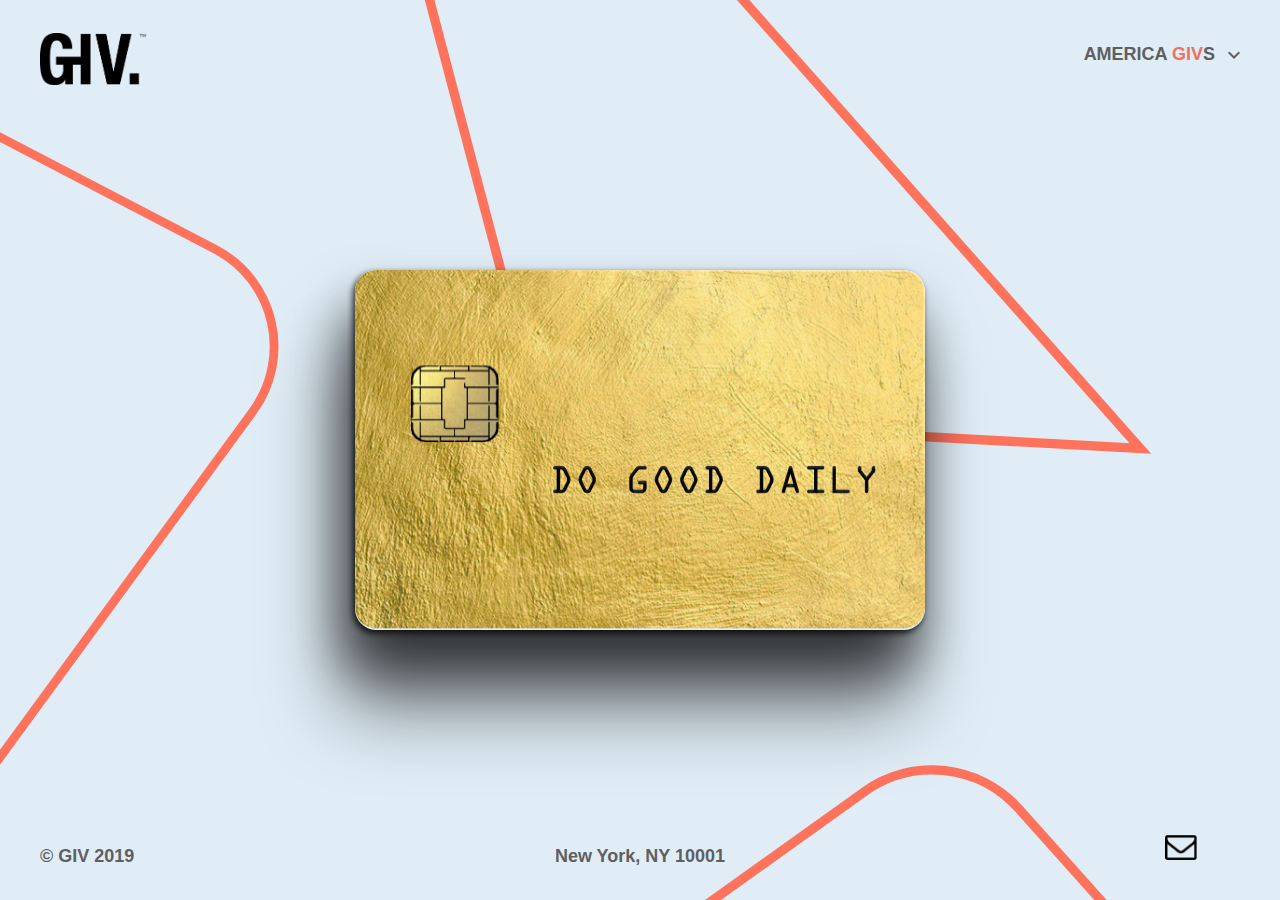
==== index.html @ afcf8574 "Initial version" ====
<!doctype html>
<html class="no-js" lang="en">
<head>
  <meta charset="utf-8">
  <meta http-equiv="x-ua-compatible" content="ie=edge">
  <title>GIV</title>
  <meta name="description" content="">
  <meta name="viewport" content="width=device-width, initial-scale=1">

  <!-- <link rel="stylesheet" href="css/normalize.css"> -->
  <link rel="stylesheet" href="css/style.css">
  
    <!-- Fonts -->
<!--   <link href="https://fonts.googleapis.com/css?family=Montserrat:300,400,900" rel="stylesheet">
  <link href="https://fonts.googleapis.com/css?family=Playfair+Display|Rufina" rel="stylesheet"> -->

  <!-- Favicons -->
  <link rel="icon" href="favicon.png">
</head>

<body>
  <!--[if lte IE 9]>
    <p class="browserupgrade">You are using an <strong>outdated</strong> browser. Please <a href="https://browsehappy.com/">upgrade your browser</a> to improve your experience and security.</p>
  <![endif]-->


  <div class="wrapper parallax">

    <div class="bg-figure bg-figure1"></div>
    <div class="bg-figure bg-figure2"></div>
    <div class="bg-figure bg-figure3"></div>

    <h1 class="logo">
      <img src="img/logo.png">
    </h1>

    <img src="img/card.png" class="card" data-tilt data-tilt-max="5">

    <a href="#" class="givs-button" id="js-dropdown-activator">
      America <span class="text-accent">GIV</span>s
      <i class="drop-down"></i>
    </a>

    <div class="dropdown-modal hidden" id="js-dropdown-modal">
      <p>Most of us care. About every aspect of our lives. From the food we eat, to the products we purchase.</p>
      <p>We identify with doing good, and we expect companies to do good too.</p>
      <p>But we should –and could– be doing more. Especially those who can afford to. <span class="text-accent">Together with our partners</span>, we’re transforming how you GIV</p>
      <p>Coming January 2020.</p>
    </div>

    <div class="copy">&copy; GIV 2019</div>

    <div class="place">New York, NY 10001</div>

    <div class="contact"></div>
  </div>

  <!-- <script src="js/vendor/modernizr-3.6.0.min.js"></script> -->
  <!-- <script src="https://code.jquery.com/jquery-3.3.1.min.js" integrity="sha256-FgpCb/KJQlLNfOu91ta32o/NMZxltwRo8QtmkMRdAu8=" crossorigin="anonymous"></script> -->
  <!-- <script>window.jQuery || document.write('<script src="js/vendor/jquery-3.3.1.min.js"><\/script>')</script> -->
  <!-- <script src="js/plugins.js"></script> -->
  <!-- <script src="js/smooth-scroll.js"></script> -->
  <script type="text/javascript">
  (function () {

    if ( typeof window.CustomEvent === "function" ) return false;

    function CustomEvent ( event, params ) {
      params = params || { bubbles: false, cancelable: false, detail: null };
      var evt = document.createEvent( 'CustomEvent' );
      evt.initCustomEvent( event, params.bubbles, params.cancelable, params.detail );
      return evt;
     }

    CustomEvent.prototype = window.Event.prototype;

    window.CustomEvent = CustomEvent;
  })();
  </script>
  <script src="js/vanilla-tilt-babel.min.js"></script>
  <script src="js/script.js"></script>

  <!-- Google Analytics: change UA-XXXXX-Y to be your site's ID. -->
  <script>
    window.ga = function () { ga.q.push(arguments) }; ga.q = []; ga.l = +new Date;
    ga('create', 'UA-XXXXX-Y', 'auto'); ga('send', 'pageview')
  </script>
  <script src="https://www.google-analytics.com/analytics.js" async defer></script>
</body>

</html>
---- css/style.css ----
* {
	-webkit-transition: all .2s; /* Safari */
	transition: all .2s;
}

html,
body {
	background-color: #E0EDF6;
	color: #5f5f5f;
	font-size: 18px;
	font-family: Arial;
	height: 100vh;
	width: 100vw;
	overflow: hidden;
	margin: 0;
	font-weight: 600;
}

.wrapper {
	align-items: center;
	display: flex;
	height: 100%;
	justify-content: center;
	width: 100%;
}

.logo,
.card,
.contact,
.copy,
.place,
.givs-button {
	z-index: 1;
}

h1.logo {
	color: #000;
	position: absolute;
	left: 40px;
	margin: 0;
	top: 33px;
}
	h1.logo img {
		width: 107px;
	}

.givs-button {
	color: #5f5f5f;
	position: absolute;
	right: 40px;
	text-decoration: none;
	text-transform: uppercase;
	top: 44px;
}

.copy {
	position: absolute;
	left: 40px;
	bottom: 33px;
}

.place {
	position: absolute;
	bottom: 33px;
}

.contact {
	background-image: url('../img/mail.svg');
	background-repeat: no-repeat;
	position: absolute;
	right: 83px;
	bottom: 33px;
	width: 32px;
	height: 32px;
}

.card {
	box-shadow: -9px 36px 54px rgba(0, 0, 0, 0.6), -2px 3px 6px rgba(0, 0, 0, 0.8), -15px 78px 75px rgba(0, 0, 0, 0.5);
	border-radius: 21px;
	max-height: 360px;
	max-width: 570px;
	transform: translateZ(-100px);
	width: 70vw;
}

.text-accent {
	color: #f2705c;
}

.drop-down {
	background-image: url('../img/icon/keyboard_arrow_down_24px.png');
	background-size: contain;
	background-position: center center;
	background-repeat: no-repeat;
	height: 12px;
	display: inline-block;
	vertical-align: middle;
	width: 12px;
	margin-left: 8px;
}
.flipped .drop-down {
	transform: rotate(180deg);
}

.dropdown-modal {
	position: absolute;
	background: #E0EDF6;
	border: 1px solid #606060;
	box-sizing: border-box;
	border-radius: 4px;
	padding: 12px 24px;
	width: 368px;
	z-index: 2;
	font-weight: normal;
	right: 32px;
	top: 72px;
}

/* --- */

.bg-figure {
	background-size: contain;
	background-repeat: no-repeat;
	position: absolute;
	z-index: 0;
}

.bg-figure1 {
	background-image: url('../img/vector1.svg');
	background-position: left center;
	left: 0;
	width: 100vw;
	height: 80vh;
}

.bg-figure2 {
	background-image: url('../img/vector2.svg');
	background-position: bottom;
	bottom: 0;
	right: -27vw;
	width: 100vw;
	height: 15vh;
}

.bg-figure3 {
	background-image: url('../img/vector3.svg');
	background-position: right center;
	top: -50px;
	right: 10vw;
	width: 100vw;
	height: 56vh;
}

.hidden {
	opacity: 0;
	display: none;
}

@media screen and (max-width: 950px) {
	.bg-figure3 {
		right: 0;
	}
}

@media screen and (max-width: 850px) {
	.bg-figure2,
	.bg-figure3 {
		display: none;
	}
}

@media screen and (max-width: 600px) {
	.copy {
		left: auto;
		bottom: 64px;
	}

	.contact {
		right: auto;
		bottom: 116px;
	}

	.card {
		width: 85vw;
	}

	.dropdown-modal {
		right: 5vw;
		top: 92px;
		width: 90vw;
	}
}

@media screen and (max-width: 320px) {
	h1.logo {
		left: 24px;
	}
		h1.logo img {
			width: 92px;
		}

	.givs-button {
		right: 24px;
	}
}
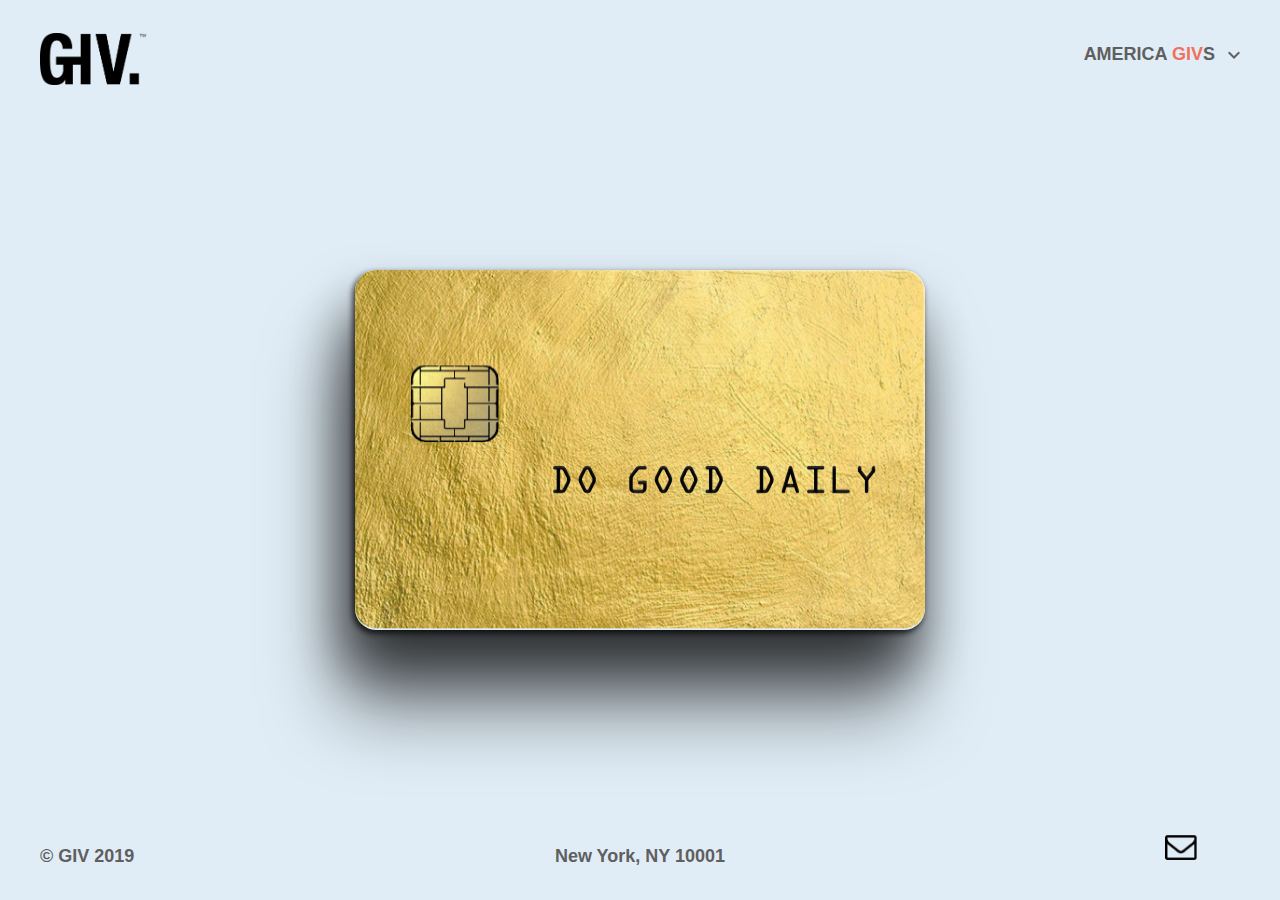
==== commit c4f08615: "removed red shapes" ====
--- a/index.html
+++ b/index.html
@@ -23,12 +23,7 @@
     <p class="browserupgrade">You are using an <strong>outdated</strong> browser. Please <a href="https://browsehappy.com/">upgrade your browser</a> to improve your experience and security.</p>
   <![endif]-->
 
-
   <div class="wrapper parallax">
-
-    <div class="bg-figure bg-figure1"></div>
-    <div class="bg-figure bg-figure2"></div>
-    <div class="bg-figure bg-figure3"></div>
 
     <h1 class="logo">
       <img src="img/logo.png">
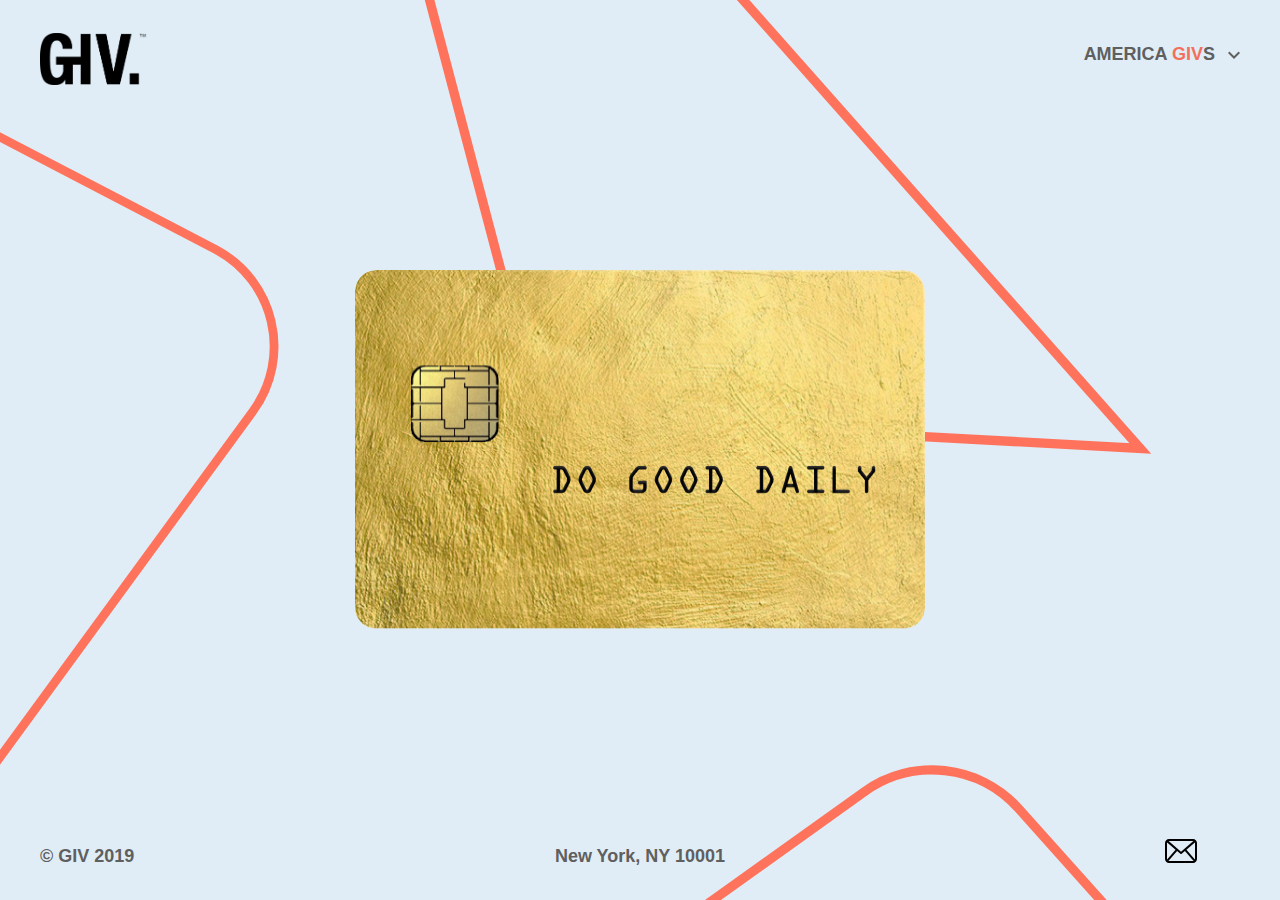
==== commit d5cf335c: "Change move for shine and shadow" ====
--- a/index.html
+++ b/index.html
@@ -23,13 +23,24 @@
     <p class="browserupgrade">You are using an <strong>outdated</strong> browser. Please <a href="https://browsehappy.com/">upgrade your browser</a> to improve your experience and security.</p>
   <![endif]-->
 
+
   <div class="wrapper parallax">
+
+    <div class="bg-figure bg-figure1"></div>
+    <div class="bg-figure bg-figure2"></div>
+    <div class="bg-figure bg-figure3"></div>
 
     <h1 class="logo">
       <img src="img/logo.png">
     </h1>
 
-    <img src="img/card.png" class="card" data-tilt data-tilt-max="5">
+    <div class="card" id="card">
+      <div class="card card-shine" data-tilt data-tilt-max="5">
+        <img src="img/card.png" class="card">
+      </div>
+    </div>
+    <!-- <p class="card" id="card">WOLOLOOOO</p> -->
+    <!-- <img src="img/card.png" class="card" id="card" data-tilt data-tilt-max="5"> -->
 
     <a href="#" class="givs-button" id="js-dropdown-activator">
       America <span class="text-accent">GIV</span>s
@@ -73,6 +84,7 @@
   })();
   </script>
   <script src="js/vanilla-tilt-babel.min.js"></script>
+  <script src="https://bigspaceship.github.io/shine.js/js/shine.min.js"></script>
   <script src="js/script.js"></script>
 
   <!-- Google Analytics: change UA-XXXXX-Y to be your site's ID. -->
--- a/css/style.css
+++ b/css/style.css
@@ -75,12 +75,56 @@
 }
 
 .card {
-	box-shadow: -9px 36px 54px rgba(0, 0, 0, 0.6), -2px 3px 6px rgba(0, 0, 0, 0.8), -15px 78px 75px rgba(0, 0, 0, 0.5);
+	/*box-shadow: -9px 36px 54px rgba(0, 0, 0, 0.6), -2px 3px 6px rgba(0, 0, 0, 0.8), -15px 78px 75px rgba(0, 0, 0, 0.5);*/
 	border-radius: 21px;
 	max-height: 360px;
 	max-width: 570px;
 	transform: translateZ(-100px);
 	width: 70vw;
+	display: block;
+}
+	.card-shine {
+		overflow: hidden;
+	}
+
+	.card-shine:after {
+	  animation: shine 5s ease-in-out  infinite;
+	  animation-fill-mode: forwards;  
+	  content: "";
+	  position: absolute;
+	  top: -110%;
+	  left: -210%;
+	  width: 200%;
+	  height: 200%;
+	  opacity: 0;
+	  transform: rotate(30deg);
+	  
+	  background: rgba(255, 255, 255, 0.13);
+	  background: linear-gradient(
+	    to right, 
+	    rgba(255, 255, 255, 0.13) 0%,
+	    rgba(255, 255, 255, 0.13) 77%,
+	    rgba(255, 255, 255, 0.5) 92%,
+	    rgba(255, 255, 255, 0.0) 100%
+	  );
+	  z-index: 999;
+	}
+
+@keyframes shine{
+  10% {
+    opacity: 1;
+    top: -30%;
+    left: -30%;
+    transition-property: left, top, opacity;
+    transition-duration: 0.7s, 0.7s, 0.15s;
+    transition-timing-function: ease;
+  }
+  100% {
+    opacity: 0;
+    top: -30%;
+    left: -30%;
+    transition-property: left, top, opacity;
+  }
 }
 
 .text-accent {
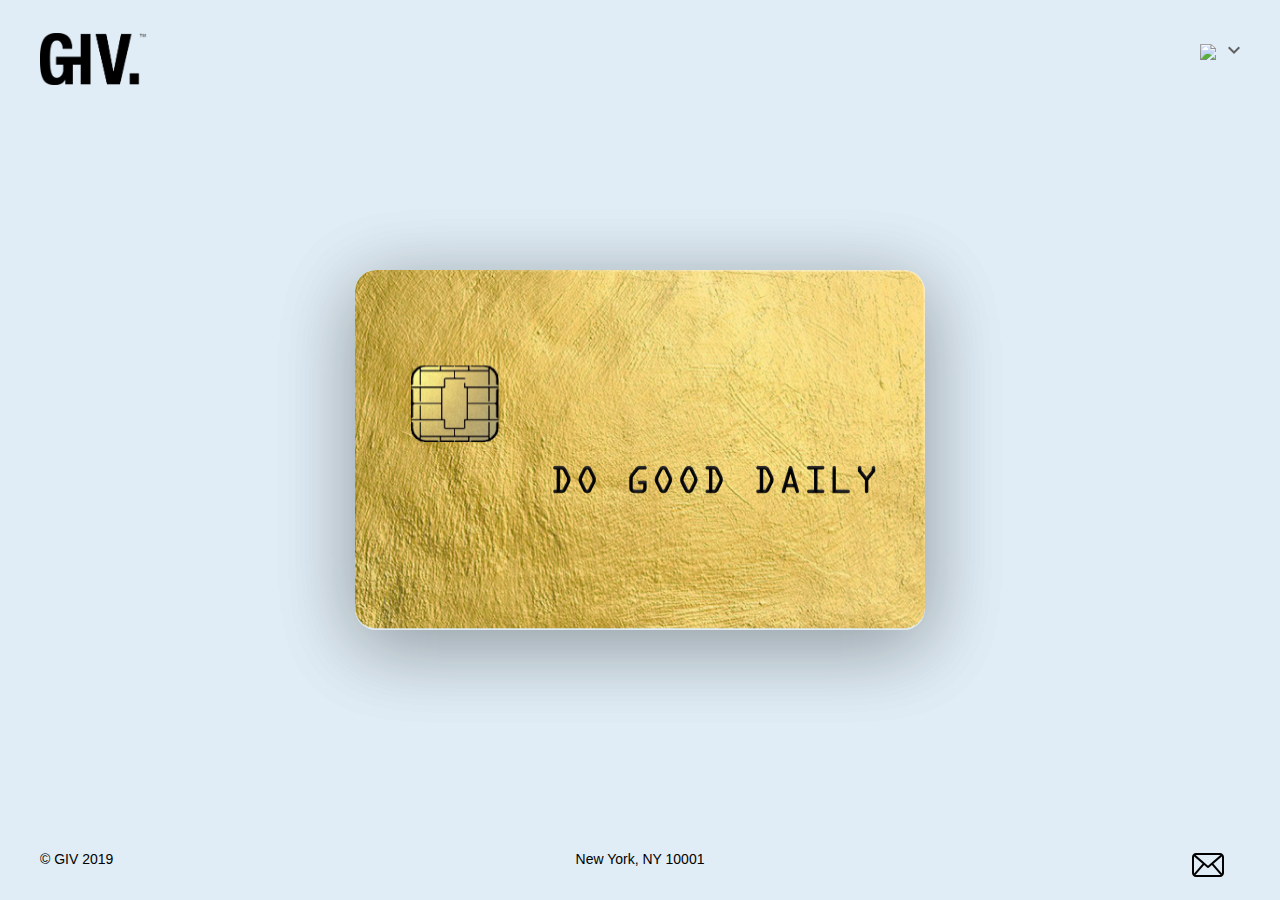
==== commit 8837dbc9: "Add glare, and config tilt manually" ====
--- a/index.html
+++ b/index.html
@@ -1,21 +1,22 @@
 <!doctype html>
 <html class="no-js" lang="en">
+
 <head>
-  <meta charset="utf-8">
-  <meta http-equiv="x-ua-compatible" content="ie=edge">
-  <title>GIV</title>
-  <meta name="description" content="">
-  <meta name="viewport" content="width=device-width, initial-scale=1">
+    <meta charset="utf-8">
+    <meta http-equiv="x-ua-compatible" content="ie=edge">
+    <title>GIV</title>
+    <meta name="description" content="">
+    <meta name="viewport" content="width=device-width, initial-scale=1">
 
-  <!-- <link rel="stylesheet" href="css/normalize.css"> -->
-  <link rel="stylesheet" href="css/style.css">
-  
+    <!-- <link rel="stylesheet" href="css/normalize.css"> -->
+    <link rel="stylesheet" href="css/style.css">
+
     <!-- Fonts -->
-<!--   <link href="https://fonts.googleapis.com/css?family=Montserrat:300,400,900" rel="stylesheet">
-  <link href="https://fonts.googleapis.com/css?family=Playfair+Display|Rufina" rel="stylesheet"> -->
+    <!--   <link href="https://fonts.googleapis.com/css?family=Montserrat:300,400,900" rel="stylesheet">
+    <link href="https://fonts.googleapis.com/css?family=Playfair+Display|Rufina" rel="stylesheet"> -->
 
-  <!-- Favicons -->
-  <link rel="icon" href="favicon.png">
+    <!-- Favicons -->
+    <link rel="icon" href="favicon.png">
 </head>
 
 <body>
@@ -23,27 +24,18 @@
     <p class="browserupgrade">You are using an <strong>outdated</strong> browser. Please <a href="https://browsehappy.com/">upgrade your browser</a> to improve your experience and security.</p>
   <![endif]-->
 
-
   <div class="wrapper parallax">
-
-    <div class="bg-figure bg-figure1"></div>
-    <div class="bg-figure bg-figure2"></div>
-    <div class="bg-figure bg-figure3"></div>
 
     <h1 class="logo">
       <img src="img/logo.png">
     </h1>
 
-    <div class="card" id="card">
-      <div class="card card-shine" data-tilt data-tilt-max="5">
-        <img src="img/card.png" class="card">
-      </div>
+    <div class="card js-tilt">
+      <img src="img/card.png" class="card">
     </div>
-    <!-- <p class="card" id="card">WOLOLOOOO</p> -->
-    <!-- <img src="img/card.png" class="card" id="card" data-tilt data-tilt-max="5"> -->
 
     <a href="#" class="givs-button" id="js-dropdown-activator">
-      America <span class="text-accent">GIV</span>s
+      <img src="img/asset2.svg">
       <i class="drop-down"></i>
     </a>
 
@@ -59,6 +51,7 @@
     <div class="place">New York, NY 10001</div>
 
     <div class="contact"></div>
+
   </div>
 
   <!-- <script src="js/vendor/modernizr-3.6.0.min.js"></script> -->
@@ -84,8 +77,34 @@
   })();
   </script>
   <script src="js/vanilla-tilt-babel.min.js"></script>
-  <script src="https://bigspaceship.github.io/shine.js/js/shine.min.js"></script>
   <script src="js/script.js"></script>
+  <script type="text/javascript">
+    var options = {
+      reverse:                false,  // reverse the tilt direction
+      max:                    5,     // max tilt rotation (degrees)
+      startX:                 0,      // the starting tilt on the X axis, in degrees.
+      startY:                 0,      // the starting tilt on the Y axis, in degrees.
+      perspective:            1000,   // Transform perspective, the lower the more extreme the tilt gets.
+      scale:                  1,      // 2 = 200%, 1.5 = 150%, etc..
+      speed:                  200,    // Speed of the enter/exit transition
+      transition:             true,   // Set a transition on enter/exit.
+      axis:                   null,   // What axis should be disabled. Can be X or Y.
+      reset:                  true,   // If the tilt effect has to be reset on exit.
+      easing:                 "cubic-bezier(.03,.98,.52,.19)",    // Easing on enter/exit.
+      glare:                  true,  // if it should have a "glare" effect
+      "max-glare":            .5,      // the maximum "glare" opacity (1 = 100%, 0.5 = 50%)
+      // "mouse-event-element":  null,   // css-selector or link to HTML-element what will be listen mouse events
+      "full-page-listening":  true,  // If true, parallax effect will listen to mouse move events on the whole document, not only the selected element
+      gyroscope:              true,   // Boolean to enable/disable device orientation detection,
+      gyroscopeMinAngleX:     -45,    // This is the bottom limit of the device angle on X axis, meaning that a device rotated at this angle would tilt the element as if the mouse was on the left border of the element;
+      gyroscopeMaxAngleX:     45,     // This is the top limit of the device angle on X axis, meaning that a device rotated at this angle would tilt the element as if the mouse was on the right border of the element;
+      gyroscopeMinAngleY:     -45,    // This is the bottom limit of the device angle on Y axis, meaning that a device rotated at this angle would tilt the element as if the mouse was on the top border of the element;
+      gyroscopeMaxAngleY:     45,     // This is the top limit of the device angle on Y axis, meaning that a device rotated at this angle would tilt the element as if the mouse was on the bottom border of the element;
+      gyroscopeSamples:       1      // How many gyroscope moves to decide the starting position.
+  };
+    var element = document.querySelector(".js-tilt");
+    VanillaTilt.init(element, options);
+  </script>
 
   <!-- Google Analytics: change UA-XXXXX-Y to be your site's ID. -->
   <script>
--- a/css/style.css
+++ b/css/style.css
@@ -6,14 +6,14 @@
 html,
 body {
 	background-color: #E0EDF6;
-	color: #5f5f5f;
-	font-size: 18px;
-	font-family: Arial;
-	height: 100vh;
-	width: 100vw;
+	color: #000000;
+	font-size: 14px;
+	font-family: "Helvetica Neue", Arial;
+	height: 100%;
+	width: 100%;
 	overflow: hidden;
 	margin: 0;
-	font-weight: 600;
+	font-weight: 500;
 }
 
 .wrapper {
@@ -32,6 +32,9 @@
 .givs-button {
 	z-index: 1;
 }
+    .givs-button img {
+        height: 16px;
+    }
 
 h1.logo {
 	color: #000;
@@ -68,79 +71,41 @@
 	background-image: url('../img/mail.svg');
 	background-repeat: no-repeat;
 	position: absolute;
-	right: 83px;
-	bottom: 33px;
-	width: 32px;
-	height: 32px;
+    right: 56px;
+    bottom: 19px;
+    width: 32px;
+    height: 32px;
 }
 
 .card {
-	/*box-shadow: -9px 36px 54px rgba(0, 0, 0, 0.6), -2px 3px 6px rgba(0, 0, 0, 0.8), -15px 78px 75px rgba(0, 0, 0, 0.5);*/
+	box-shadow: 0px 16px 80px rgba(0, 0, 0, 0.2);
 	border-radius: 21px;
 	max-height: 360px;
 	max-width: 570px;
 	transform: translateZ(-100px);
 	width: 70vw;
-	display: block;
 }
-	.card-shine {
-		overflow: hidden;
+	.card > *{
+		border-radius: 21px;
 	}
 
-	.card-shine:after {
-	  animation: shine 5s ease-in-out  infinite;
-	  animation-fill-mode: forwards;  
-	  content: "";
-	  position: absolute;
-	  top: -110%;
-	  left: -210%;
-	  width: 200%;
-	  height: 200%;
-	  opacity: 0;
-	  transform: rotate(30deg);
-	  
-	  background: rgba(255, 255, 255, 0.13);
-	  background: linear-gradient(
-	    to right, 
-	    rgba(255, 255, 255, 0.13) 0%,
-	    rgba(255, 255, 255, 0.13) 77%,
-	    rgba(255, 255, 255, 0.5) 92%,
-	    rgba(255, 255, 255, 0.0) 100%
-	  );
-	  z-index: 999;
-	}
-
-@keyframes shine{
-  10% {
-    opacity: 1;
-    top: -30%;
-    left: -30%;
-    transition-property: left, top, opacity;
-    transition-duration: 0.7s, 0.7s, 0.15s;
-    transition-timing-function: ease;
-  }
-  100% {
-    opacity: 0;
-    top: -30%;
-    left: -30%;
-    transition-property: left, top, opacity;
-  }
+.text-accent {
+	/* color: #f2705c; */
+	color: red;
 }
 
-.text-accent {
-	color: #f2705c;
-}
-
+/* chevron icon */
 .drop-down {
 	background-image: url('../img/icon/keyboard_arrow_down_24px.png');
 	background-size: contain;
-	background-position: center center;
+	/* background-position: center center; */
 	background-repeat: no-repeat;
-	height: 12px;
+	height: 8px;
 	display: inline-block;
 	vertical-align: middle;
 	width: 12px;
 	margin-left: 8px;
+    margin-top: -13px;
 }
 .flipped .drop-down {
 	transform: rotate(180deg);
@@ -149,7 +114,6 @@
 .dropdown-modal {
 	position: absolute;
 	background: #E0EDF6;
-	border: 1px solid #606060;
 	box-sizing: border-box;
 	border-radius: 4px;
 	padding: 12px 24px;
@@ -162,55 +126,14 @@
 
 /* --- */
 
-.bg-figure {
-	background-size: contain;
-	background-repeat: no-repeat;
-	position: absolute;
-	z-index: 0;
-}
-
-.bg-figure1 {
-	background-image: url('../img/vector1.svg');
-	background-position: left center;
-	left: 0;
-	width: 100vw;
-	height: 80vh;
-}
-
-.bg-figure2 {
-	background-image: url('../img/vector2.svg');
-	background-position: bottom;
-	bottom: 0;
-	right: -27vw;
-	width: 100vw;
-	height: 15vh;
-}
-
-.bg-figure3 {
-	background-image: url('../img/vector3.svg');
-	background-position: right center;
-	top: -50px;
-	right: 10vw;
-	width: 100vw;
-	height: 56vh;
-}
-
 .hidden {
 	opacity: 0;
 	display: none;
 }
 
-@media screen and (max-width: 950px) {
-	.bg-figure3 {
-		right: 0;
-	}
-}
-
-@media screen and (max-width: 850px) {
-	.bg-figure2,
-	.bg-figure3 {
-		display: none;
-	}
+.dropdown-modal {
+    font-weight: 400;
+    line-height: 1.4;
 }
 
 @media screen and (max-width: 600px) {
@@ -229,10 +152,17 @@
 	}
 
 	.dropdown-modal {
-		right: 5vw;
-		top: 92px;
-		width: 90vw;
-	}
+        right: 0px;
+        top: 92px;
+        width: 100%;
+        height: 100%;
+        font-size: 1.4rem;
+    }
+    
+    .givs-button {
+        top: 52px;
+    }
+
 }
 
 @media screen and (max-width: 320px) {
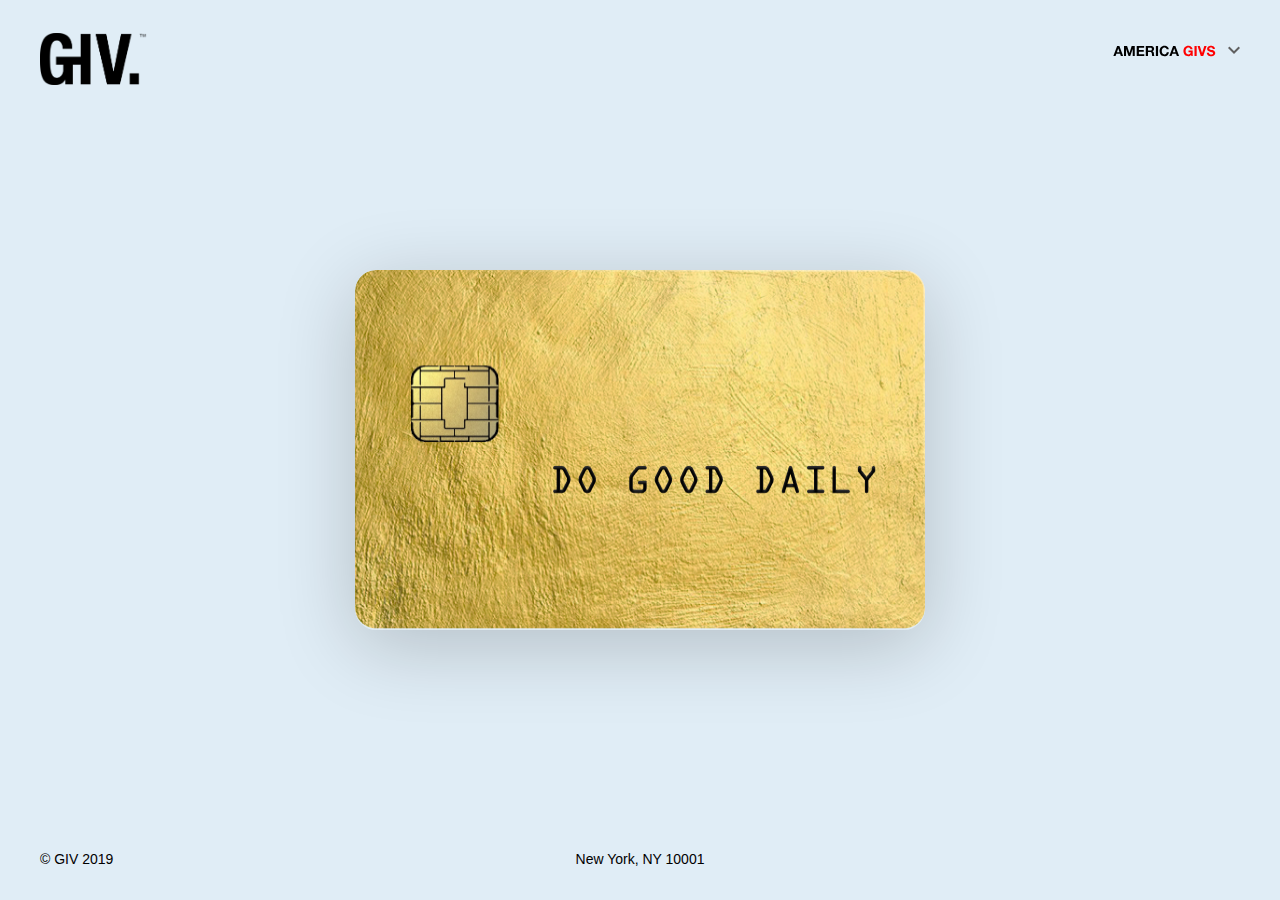
==== commit abbed804: "removed mail contact and updated shine" ====
--- a/index.html
+++ b/index.html
@@ -7,6 +7,8 @@
     <title>GIV</title>
     <meta name="description" content="">
     <meta name="viewport" content="width=device-width, initial-scale=1">
+    <meta property="og:title" content="GIV" />
+    <meta property="og:image" content="../img/giv-art.png" />
 
     <!-- <link rel="stylesheet" href="css/normalize.css"> -->
     <link rel="stylesheet" href="css/style.css">
@@ -42,7 +44,7 @@
     <div class="dropdown-modal hidden" id="js-dropdown-modal">
       <p>Most of us care. About every aspect of our lives. From the food we eat, to the products we purchase.</p>
       <p>We identify with doing good, and we expect companies to do good too.</p>
-      <p>But we should –and could– be doing more. Especially those who can afford to. <span class="text-accent">Together with our partners</span>, we’re transforming how you GIV</p>
+      <p>But we should –and could– be doing more. Especially those who can afford to. <span class="text-accent">Together with our partners</span>, we’re transforming how you GIV.</p>
       <p>Coming January 2020.</p>
     </div>
 
@@ -50,7 +52,7 @@
 
     <div class="place">New York, NY 10001</div>
 
-    <div class="contact"></div>
+      <!-- <div class="contact"></div> -->
 
   </div>
 
@@ -92,15 +94,15 @@
       reset:                  true,   // If the tilt effect has to be reset on exit.
       easing:                 "cubic-bezier(.03,.98,.52,.19)",    // Easing on enter/exit.
       glare:                  true,  // if it should have a "glare" effect
-      "max-glare":            .5,      // the maximum "glare" opacity (1 = 100%, 0.5 = 50%)
+      "max-glare":            .2,      // the maximum "glare" opacity (1 = 100%, 0.5 = 50%)
       // "mouse-event-element":  null,   // css-selector or link to HTML-element what will be listen mouse events
       "full-page-listening":  true,  // If true, parallax effect will listen to mouse move events on the whole document, not only the selected element
       gyroscope:              true,   // Boolean to enable/disable device orientation detection,
-      gyroscopeMinAngleX:     -45,    // This is the bottom limit of the device angle on X axis, meaning that a device rotated at this angle would tilt the element as if the mouse was on the left border of the element;
-      gyroscopeMaxAngleX:     45,     // This is the top limit of the device angle on X axis, meaning that a device rotated at this angle would tilt the element as if the mouse was on the right border of the element;
-      gyroscopeMinAngleY:     -45,    // This is the bottom limit of the device angle on Y axis, meaning that a device rotated at this angle would tilt the element as if the mouse was on the top border of the element;
-      gyroscopeMaxAngleY:     45,     // This is the top limit of the device angle on Y axis, meaning that a device rotated at this angle would tilt the element as if the mouse was on the bottom border of the element;
-      gyroscopeSamples:       1      // How many gyroscope moves to decide the starting position.
+      gyroscopeMinAngleX:     -5,    // This is the bottom limit of the device angle on X axis, meaning that a device rotated at this angle would tilt the element as if the mouse was on the left border of the element;
+      gyroscopeMaxAngleX:     5,     // This is the top limit of the device angle on X axis, meaning that a device rotated at this angle would tilt the element as if the mouse was on the right border of the element;
+      gyroscopeMinAngleY:     -5,    // This is the bottom limit of the device angle on Y axis, meaning that a device rotated at this angle would tilt the element as if the mouse was on the top border of the element;
+      gyroscopeMaxAngleY:     5,     // This is the top limit of the device angle on Y axis, meaning that a device rotated at this angle would tilt the element as if the mouse was on the bottom border of the element;
+      gyroscopeSamples:       5      // How many gyroscope moves to decide the starting position.
   };
     var element = document.querySelector(".js-tilt");
     VanillaTilt.init(element, options);
--- a/css/style.css
+++ b/css/style.css
@@ -33,7 +33,7 @@
 	z-index: 1;
 }
     .givs-button img {
-        height: 16px;
+        height: 12px;
     }
 
 h1.logo {
@@ -78,16 +78,18 @@
 }
 
 .card {
-	box-shadow: 0px 16px 80px rgba(0, 0, 0, 0.2);
 	border-radius: 21px;
 	max-height: 360px;
 	max-width: 570px;
 	transform: translateZ(-100px);
 	width: 70vw;
 }
-	.card > *{
+	.card > * {
 		border-radius: 21px;
 	}
+	.card img {
+		box-shadow: 0px 16px 80px rgba(0, 0, 0, 0.2);
+	}	
 
 .text-accent {
 	/* color: #f2705c; */
@@ -105,7 +107,7 @@
 	vertical-align: middle;
 	width: 12px;
 	margin-left: 8px;
-    margin-top: -13px;
+    margin-top: -6px;
 }
 .flipped .drop-down {
 	transform: rotate(180deg);
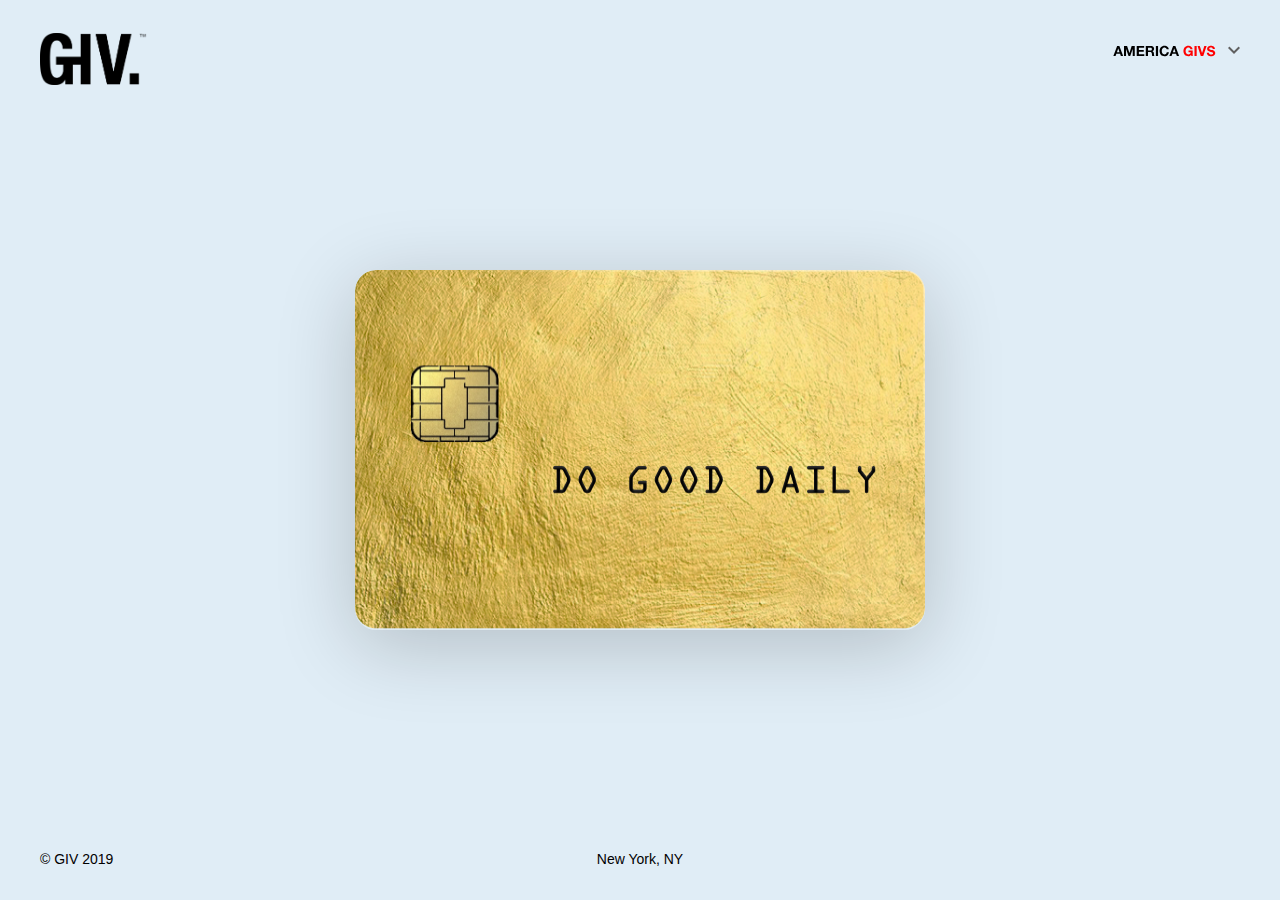
==== commit 37f1ae94: "removed zip" ====
--- a/index.html
+++ b/index.html
@@ -50,7 +50,7 @@
 
     <div class="copy">&copy; GIV 2019</div>
 
-    <div class="place">New York, NY 10001</div>
+    <div class="place">New York, NY</div>
 
       <!-- <div class="contact"></div> -->
 
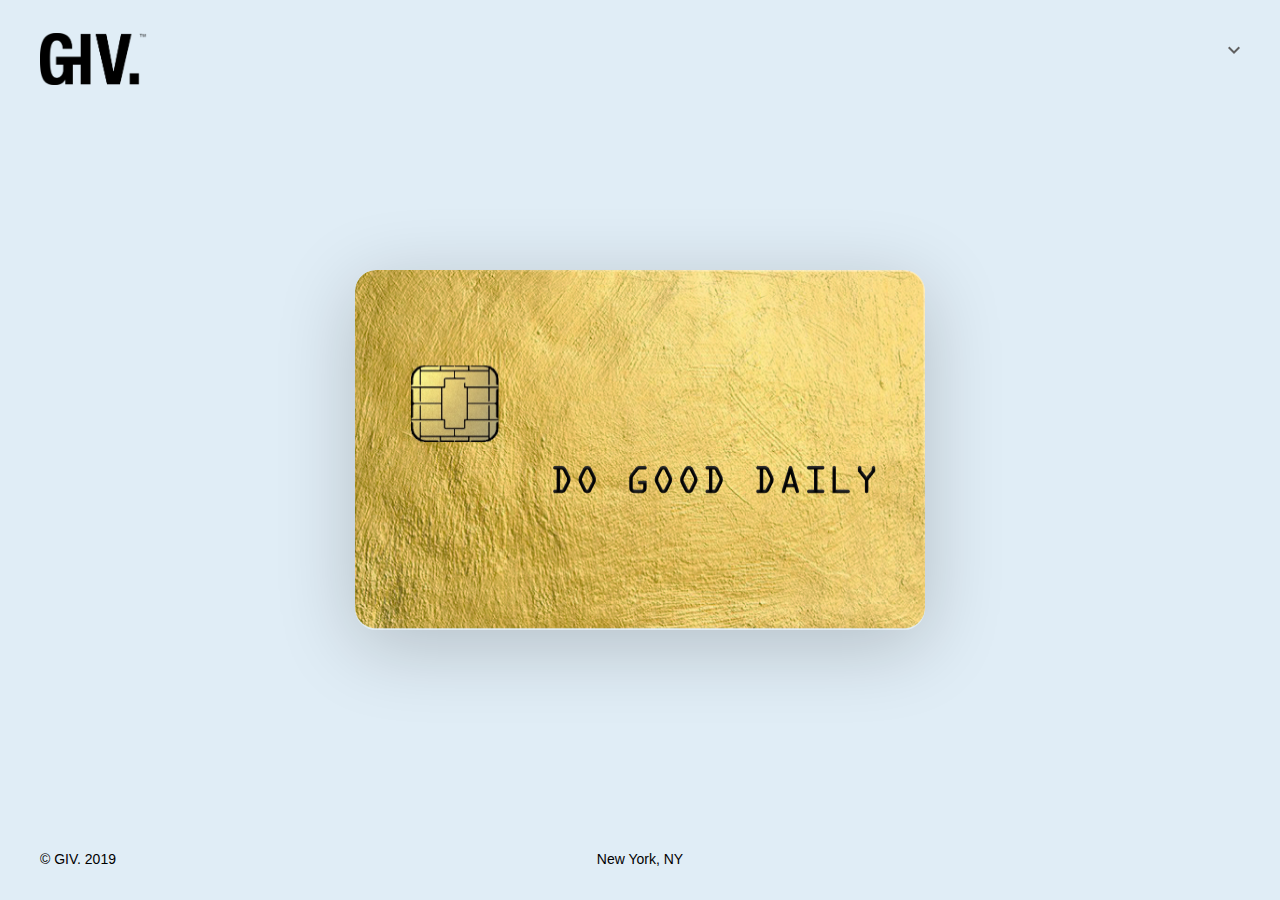
==== commit 894e26c5: "added analytics tag" ====
--- a/index.html
+++ b/index.html
@@ -4,10 +4,10 @@
 <head>
     <meta charset="utf-8">
     <meta http-equiv="x-ua-compatible" content="ie=edge">
-    <title>GIV</title>
+    <title>GIV.</title>
     <meta name="description" content="">
     <meta name="viewport" content="width=device-width, initial-scale=1">
-    <meta property="og:title" content="GIV" />
+    <meta property="og:title" content="GIV." />
     <meta property="og:image" content="../img/giv-art.png" />
 
     <!-- <link rel="stylesheet" href="css/normalize.css"> -->
@@ -37,18 +37,15 @@
     </div>
 
     <a href="#" class="givs-button" id="js-dropdown-activator">
-      <img src="img/asset2.svg">
       <i class="drop-down"></i>
     </a>
 
     <div class="dropdown-modal hidden" id="js-dropdown-modal">
-      <p>Most of us care. About every aspect of our lives. From the food we eat, to the products we purchase.</p>
-      <p>We identify with doing good, and we expect companies to do good too.</p>
-      <p>But we should –and could– be doing more. Especially those who can afford to. <span class="text-accent">Together with our partners</span>, we’re transforming how you GIV.</p>
-      <p>Coming January 2020.</p>
+      <p>Most of us care. About every aspect of our lives. From the food we eat, to the products we purchase. We identify with doing good, and we expect companies to do good too.</p>
+      <p>But we should and could be doing more. Especially those who can afford to. Together with our partners, we’re transforming how you give.</p>
     </div>
 
-    <div class="copy">&copy; GIV 2019</div>
+    <div class="copy">&copy; GIV. 2019</div>
 
     <div class="place">New York, NY</div>
 
@@ -108,12 +105,16 @@
     VanillaTilt.init(element, options);
   </script>
 
-  <!-- Google Analytics: change UA-XXXXX-Y to be your site's ID. -->
+  <!-- Global site tag (gtag.js) - Google Analytics -->
+  <script async src="https://www.googletagmanager.com/gtag/js?id=UA-151349290-2"></script>
   <script>
-    window.ga = function () { ga.q.push(arguments) }; ga.q = []; ga.l = +new Date;
-    ga('create', 'UA-XXXXX-Y', 'auto'); ga('send', 'pageview')
+    window.dataLayer = window.dataLayer || [];
+    function gtag(){dataLayer.push(arguments);}
+    gtag('js', new Date());
+
+    gtag('config', 'UA-151349290-2');
   </script>
-  <script src="https://www.google-analytics.com/analytics.js" async defer></script>
+
 </body>
 
 </html>